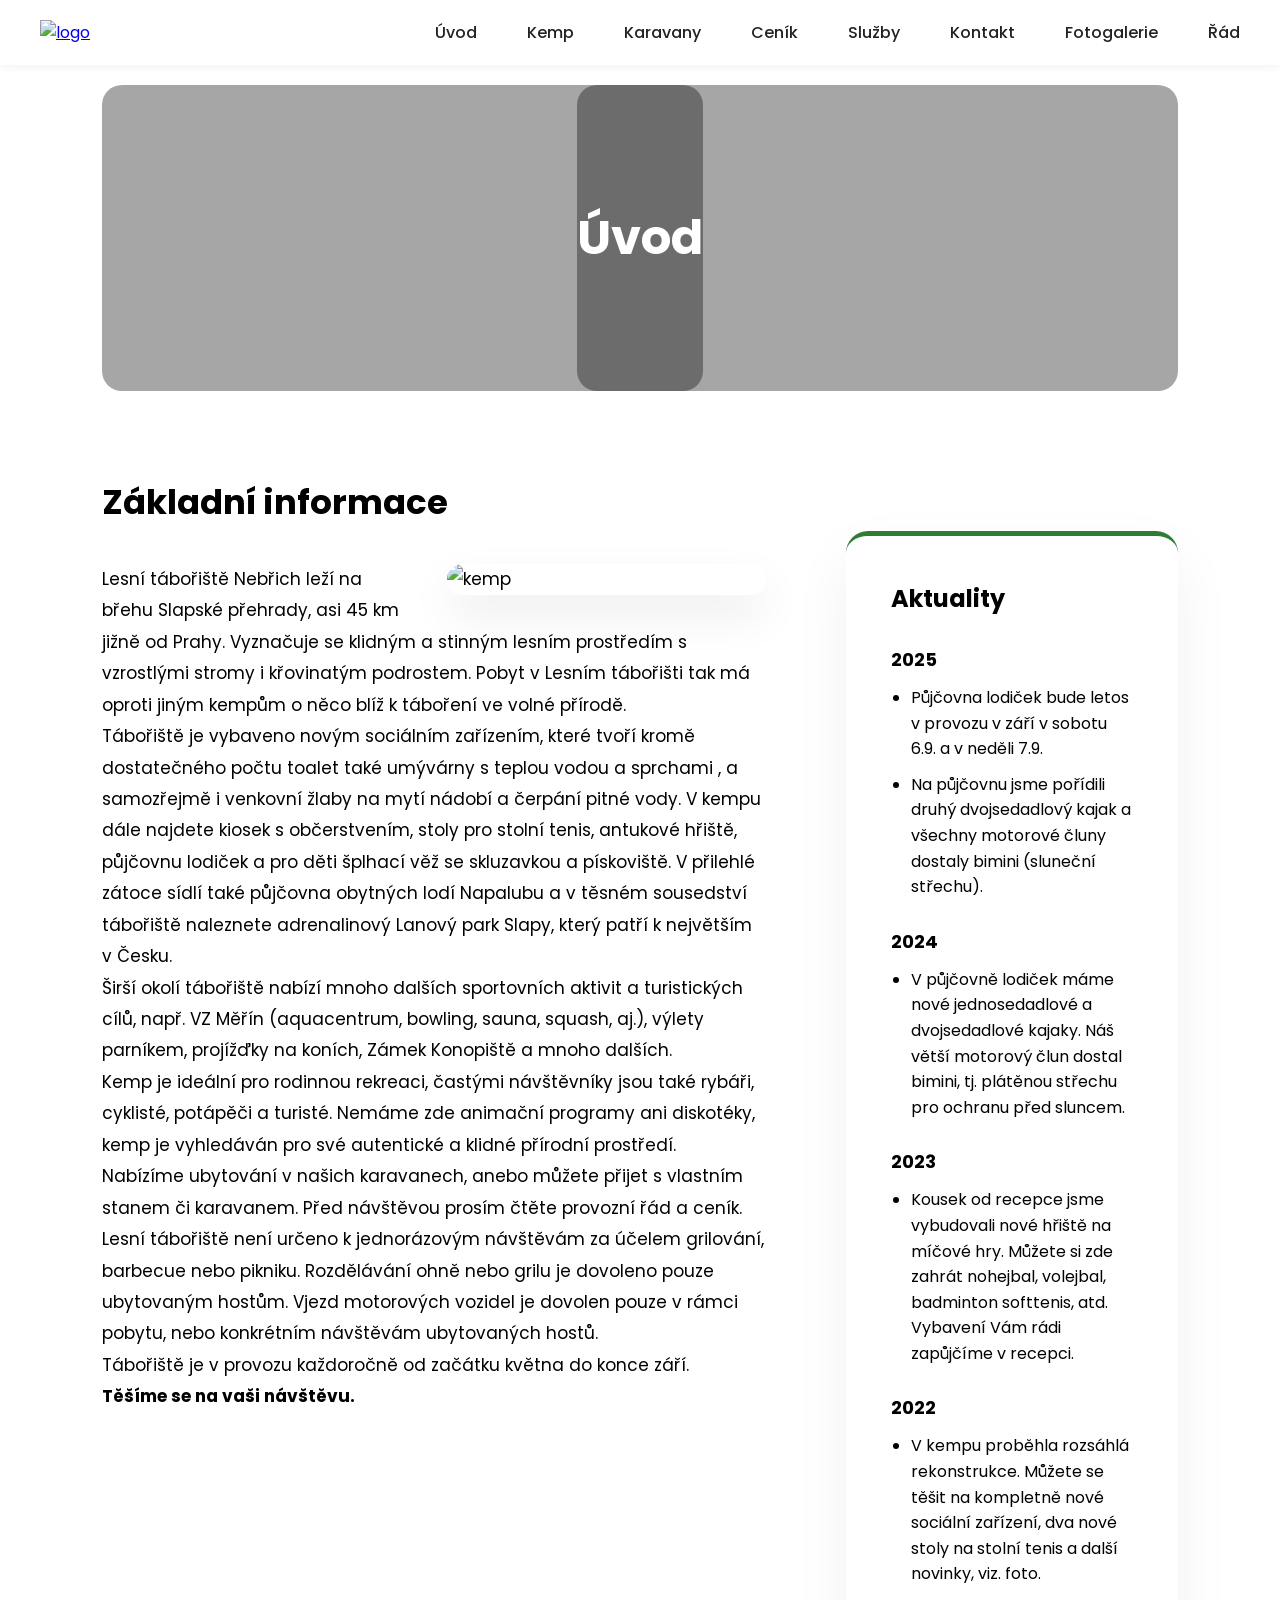
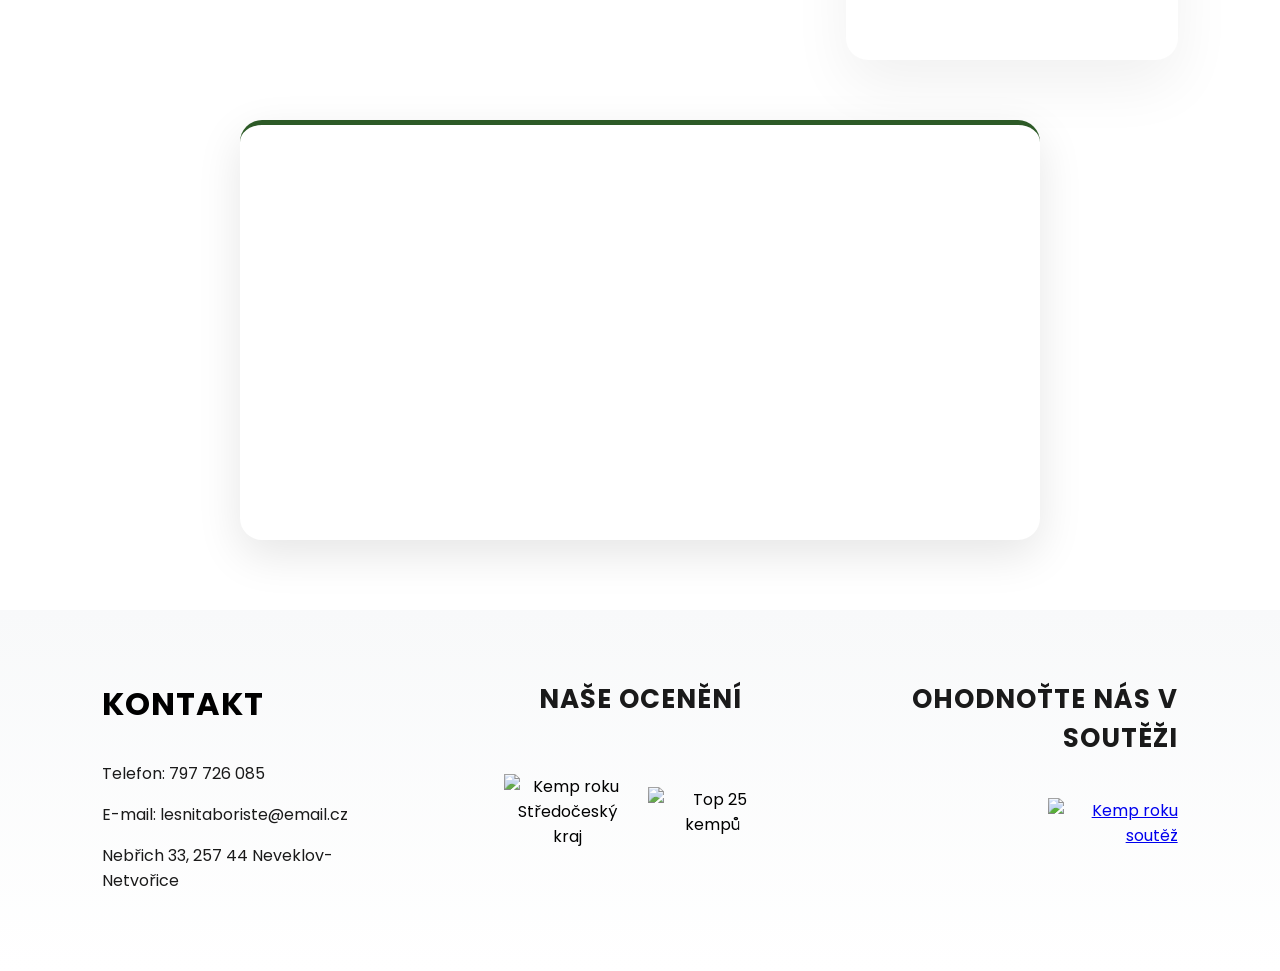
==== index.html @ 0e8fe7a1 "add" ====
<!doctype html>
<html>
  <head>
    <meta charset="UTF-8" />
    <meta name="viewport" content="width=device-width, initial-scale=1.0" />
    <meta name="keywords" content="kemp, kempovani, slapy" />
    <meta
      name="description"
      content="Stanování a karavaning nebo ubytování v našich plně vybavených karavanech ve stinném a klidném lesním prostředí na břehu Slapské přehrady, pouhých 45 km od Prahy."
    />
    <title>Lesní tábořiště Nebřich</title>
    <link rel="stylesheet" href="style.css" />
    <link rel="icon" type="image/png" href="images/logo3.png" />
    <link
      href="https://fonts.googleapis.com/css2?family=Poppins:wght@400;500;600&display=swap"
      rel="stylesheet"
    />
    <link
      href="https://fonts.googleapis.com/css2?family=Montserrat:wght@400;600;700&display=swap"
      rel="stylesheet"
    />
  </head>
  <body class="homepage">
    <header>
      <div class="navbar">
        <div class="logo">
          <a href="index.html"><img src="images/logo3.png" alt="logo" /></a>
        </div>
        <nav>
          <ul class="menu">
            <li><a href="index.html">Úvod</a></li>
            <li><a href="kempovani.html">Kemp</a></li>
            <li><a href="karavany.html">Karavany</a></li>
            <li><a href="cenik.html">Ceník</a></li>
            <li><a href="sluzby.html">Služby</a></li>
            <li><a href="konktakt.html">Kontakt</a></li>
            <li><a href="fotogalerie.html">Fotogalerie</a></li>
            <li><a href="rad.html">Řád</a></li>
          </ul>
        </nav>
      </div>
    </header>
    <main>
      <div class="homepage-top">
        <section class="hero">
          <h1>Úvod</h1>
        </section>
        <section class="zakladniinformace">
          <h2>Základní informace</h2>
          <img src="images/camp01.jpg" alt="kemp" />
          <p>
            Lesní tábořiště Nebřich leží na břehu Slapské přehrady, asi 45 km
            jižně od Prahy. Vyznačuje se klidným a stinným lesním prostředím s
            vzrostlými stromy i křovinatým podrostem. Pobyt v Lesním tábořišti
            tak má oproti jiným kempům o něco blíž k táboření ve volné přírodě.
          </p>
          <p>
            Tábořiště je vybaveno novým sociálním zařízením, které tvoří kromě
            dostatečného počtu toalet také umývárny s teplou vodou a sprchami ,
            a samozřejmě i venkovní žlaby na mytí nádobí a čerpání pitné vody. V
            kempu dále najdete kiosek s občerstvením, stoly pro stolní tenis,
            antukové hřiště, půjčovnu lodiček a pro děti šplhací věž se
            skluzavkou a pískoviště. V přilehlé zátoce sídlí také půjčovna
            obytných lodí Napalubu a v těsném sousedství tábořiště naleznete
            adrenalinový Lanový park Slapy, který patří k největším v Česku.
          </p>

          <p>
            Širší okolí tábořiště nabízí mnoho dalších sportovních aktivit a
            turistických cílů, např. VZ Měřín (aquacentrum, bowling, sauna,
            squash, aj.), výlety parníkem, projížďky na koních, Zámek Konopiště
            a mnoho dalších.
          </p>

          <p>
            Kemp je ideální pro rodinnou rekreaci, častými návštěvníky jsou také
            rybáři, cyklisté, potápěči a turisté. Nemáme zde animační programy
            ani diskotéky, kemp je vyhledáván pro své autentické a klidné
            přírodní prostředí.
          </p>
          <p>
            Nabízíme ubytování v našich karavanech, anebo můžete přijet s
            vlastním stanem či karavanem. Před návštěvou prosím čtěte provozní
            řád a ceník. Lesní tábořiště není určeno k jednorázovým návštěvám za
            účelem grilování, barbecue nebo pikniku. Rozdělávání ohně nebo grilu
            je dovoleno pouze ubytovaným hostům. Vjezd motorových vozidel je
            dovolen pouze v rámci pobytu, nebo konkrétním návštěvám ubytovaných
            hostů.
          </p>

          <p>
            Tábořiště je v provozu každoročně od začátku května do konce září.
          </p>

          <p><b>Těšíme se na vaši návštěvu.</b></p>
        </section>
        <aside class="aktuality">
          <h2>Aktuality</h2>
          <div class="rok">
            <h3>2025</h3>
            <ul>
              <li>
                Půjčovna lodiček bude letos v provozu v září v sobotu 6.9. a v
                neděli 7.9.
              </li>
              <li>
                Na půjčovnu jsme pořídili druhý dvojsedadlový kajak a všechny
                motorové čluny dostaly bimini (sluneční střechu).
              </li>
            </ul>
          </div>
          <div class="rok">
            <h3>2024</h3>
            <ul>
              <li>
                V půjčovně lodiček máme nové jednosedadlové a dvojsedadlové
                kajaky. Náš větší motorový člun dostal bimini, tj. plátěnou
                střechu pro ochranu před sluncem.
              </li>
            </ul>
          </div>
          <div class="rok">
            <h3>2023</h3>
            <ul>
              <li>
                Kousek od recepce jsme vybudovali nové hřiště na míčové hry.
                Můžete si zde zahrát nohejbal, volejbal, badminton softtenis,
                atd. Vybavení Vám rádi zapůjčíme v recepci.
              </li>
            </ul>
          </div>
          <div class="rok">
            <h3>2022</h3>
            <ul>
              <li>
                V kempu proběhla rozsáhlá rekonstrukce. Můžete se těšit na
                kompletně nové sociální zařízení, dva nové stoly na stolní tenis
                a další novinky, viz. foto.
              </li>
            </ul>
          </div>
        </aside>
      </div>
      <section class="video">
        <iframe
          width="800"
          height="450"
          src="https://www.youtube.com/embed/_vKO83DOOyg?si=ARL49-xp04Sl5udp"
          title="YouTube video player"
          frameborder="0"
          allow="
            accelerometer;
            autoplay;
            clipboard-write;
            encrypted-media;
            gyroscope;
            picture-in-picture;
            web-share;
          "
          referrerpolicy="strict-origin-when-cross-origin"
          allowfullscreen
        ></iframe>
      </section>
      <section class="oceneni">
        <div class="kontakt">
          <h2>Kontakt</h2>
          <p><a href="tel:797726085">Telefon: 797 726 085</a></p>
          <p>
            <a href="mailto:lesnitaboriste@email.cz"
              >E-mail: lesnitaboriste@email.cz</a
            >
          </p>
          <p>
            <a
              href="https://www.google.com/maps/place/Lesn%C3%AD+t%C3%A1bo%C5%99i%C5%A1t%C4%9B+Neb%C5%99ich/@49.7700005,14.4098944,17z/data=!3m1!4b1!4m6!3m5!1s0x470b7802d6de301b:0x1d00af105e444360!8m2!3d49.7699971!4d14.4124693!16s%2Fg%2F1tl1m4s_?entry=ttu&g_ep=EgoyMDI2MDIyNS4wIKXMDSoASAFQAw%3D%3D"
              target="_blank"
              rel="noopener noreferrer"
              >Nebřich 33, 257 44 Neveklov-Netvořice</a
            >
          </p>
        </div>
        <div class="oceneni-center">
          <h2>Naše ocenění</h2>
          <img
            src="images/Kemp-roku_Badge_Stredocesky_2.png"
            alt="Kemp roku Středočeský kraj"
          />
          <img src="images/Kemp-roku_Badge_Top25.png" alt="Top 25 kempů" />
        </div>

        <div class="oceneni-right">
          <h2>Ohodnoťte nás v soutěži</h2>
          <a
            href="https://www.dokempu.cz/lesni-taboriste-nebrich--kemp-643"
            target="_blank"
          >
            <img src="images/kemprokusoutez.png" alt="Kemp roku soutěž" />
          </a>
        </div>
      </section>
    </main>
  </body>
</html>
---- style.css ----
/* =====================================
   STYLE HEADER
===================================== */

* {
  margin: 0;
  padding: 0;
  box-sizing: border-box;
}

/* CELÝ HEADER */
header {
  background: white;
  padding: 20px 0;
  box-shadow: 0 2px 10px rgba(0,0,0,0.05);
  font-family: 'Poppins', sans-serif;
}

/* NAVBAR */
.navbar {
  max-width: 1200px;
  margin: 0 auto;   /* vystředění celé lišty */
  display: flex;
  align-items: center;
  justify-content: space-between;
}

/* LOGO */
.logo img {
  height: 80px;  /* zvětšeno */
}

/* MENU */
.menu {
  display: flex;
  list-style: none;
  gap: 50px;  /* větší mezery */
}

/* ODKAZY */
.menu li a {
  text-decoration: none;
  color: #222;
  font-weight: 500;
  position: relative;
  transition: color 0.3s ease;
}

/* ZELENÁ BARVA PŘI HOVER */
.menu li a:hover {
  color: #2e7d32;
}

/* ANIMOVANÁ ČÁRA */
.menu li a::after {
  content: "";
  position: absolute;
  left: 0;
  bottom: -6px;
  width: 0%;
  height: 3px;
  background-color: #2e7d32;
  transition: width 0.4s ease;
}

/* HOVER EFEKT ČÁRY */
.menu li a:hover::after {
  width: 100%;
}

/* 1. HLAVNÍ NADPIS (Banner)*/
main h1 {
  height: 34vh;
  min-height: 250px;
  margin: 40px 4% 40px 4%; 
  background: url("images/Solid_green.svg.png") center/cover no-repeat;
  display: flex;
  align-items: center;
  justify-content: center;
  position: relative;
  border-radius: 20px;
  color: white;
  font-size: 48px;
  font-weight: 700;
  z-index: 1;
}

main h1::after {
  content: "";
  position: absolute;
  inset: 0;
  background: rgba(0,0,0,0.35);
  border-radius: 20px;
  z-index: -1;
}





/* =====================================
      STYLE OCENENENI
===================================== */

.oceneni {
  display: flex;
  justify-content: space-between;
  align-items: flex-start;
  gap: 80px;

  background: linear-gradient(to bottom, #f8f9fa, #ffffff);
  padding: 70px 8%;
  margin-top: 70px;
}

/* Všechny 3 bloky */
.kontakt,
.oceneni-center,
.oceneni-right {
  flex: 1;
}

/* Zarovnání */
.kontakt {
  text-align: left;
}

.oceneni-center {
  text-align: center;
}

.oceneni-right {
  text-align: right;
}

/* Nadpisy */
.oceneni h2 {
  font-size: 26px;
  font-weight: 700;
  letter-spacing: 1px;
  margin-bottom: 40px;
  color: #1a1a1a;
  text-transform: uppercase;
}

/* ===== KONTAKT ===== */

.kontakt p {
  margin-bottom: 15px;
  font-size: 16px;
}

.kontakt a {
  text-decoration: none;
  color: #1a1a1a;
  position: relative;
  transition: color 0.3s ease;
}

/* Hover animace jako menu */
.kontakt a::after {
  content: "";
  position: absolute;
  left: 0;
  bottom: -4px;
  width: 0;
  height: 2px;
  background: #2e7d32;
  transition: width 0.3s ease;
}

.kontakt a:hover {
  color: #2e7d32;
}

.kontakt a:hover::after {
  width: 100%;
}

/* ===== OCENĚNÍ ===== */

.oceneni-center img {
  max-width: 160px;  /* Na velkém monitoru budou mít max 160px */
  width: 42%;        /* MAGIE: Na notebooku se zmenší tak, aby zabraly necelou půlku sloupce */
  margin: 15px 2%;   /* Okraje se taky inteligentně přizpůsobí */
  transition: all 0.35s ease;
  filter: grayscale(20%);
  display: inline-block; /* Pojistka, aby stály vedle sebe */
  vertical-align: middle;
}

.oceneni-center img:hover {
  transform: translateY(-8px) scale(1.08);
  filter: grayscale(0%);
}

/* ===== SOUTĚŽ ===== */

.oceneni-right img {
  max-width: 130px;  /* Na velkém monitoru to nepustí obrázek přes 150px */
  width: 100%;       /* MAGIE: Na notebooku/mobilu se plynule zmenší podle šířky sloupce */
  height: auto;      /* Aby se obrázek nedeformoval a zůstal hezky proporční */
  transition: all 0.3s ease;
}

.oceneni-right img:hover {
  transform: translateY(-6px) scale(1.05);
}

/* ===== RESPONSIVE ===== */

@media (max-width: 1000px) {
  .oceneni {
    flex-direction: column;
    text-align: center;
  }

  .kontakt,
  .oceneni-center,
  .oceneni-right {
    text-align: center;
  }
}




/* =====================================
   STYLE HOMEPAGE
===================================== */

body {
  font-family: 'Poppins', sans-serif;
}
/* =====================================
   GRID jen pro horní část
===================================== */

.homepage .homepage-top {
  display: grid;
  grid-template-columns: 2fr 1fr;
  gap: 80px;
  padding: 0 8% 80px 8%;
  align-items: start;
}

/* =====================================
   HERO
===================================== */

.homepage .hero {
  grid-column: 1 / -1;
  height: 34vh;
  min-height: 250px;
  margin-top: 20px; /* jen malé odsazení */
  background: url("images/Solid_green.svg.png") center/cover no-repeat;
  display: flex;
  align-items: center;
  justify-content: center;
  position: relative;
  border-radius: 20px;
}

.homepage .hero::after {
  content: "";
  position: absolute;
  inset: 0;
  background: rgba(0,0,0,0.35);
  border-radius: 20px;
}

.homepage .hero h1 {
  position: relative;
  color: white;
  font-size: 48px;
  font-weight: 700;
  z-index: 1;
}

/* =====================================
   ZÁKLADNÍ INFORMACE
===================================== */
.homepage .zakladniinformace,
.homepage .aktuality {
  margin-top: -60px;
}

.homepage .zakladniinformace {
  padding-top: 60px;
  font-size: 17px;
  line-height: 1.85;
  color: black;
}

.homepage .zakladniinformace h2 {
  font-size: 34px;
  margin-bottom: 30px;
}

/* Obrázek hned k prvnímu odstavci */

.homepage .zakladniinformace img {
  width: 48%;
  float: right;
  margin: 0 0 25px 35px;
  border-radius: 18px;
  box-shadow: 0 20px 45px rgba(0,0,0,0.08);
  transition: transform 0.4s ease, box-shadow 0.4s ease;
}

/* Hover efekt jako u ocenění */

.homepage .zakladniinformace img:hover {
  transform: scale(1.05);
  box-shadow: 0 30px 60px rgba(0,0,0,0.15);
}

/* video*/
.video {
    margin: -20px auto 60px auto; /* Vycentrování celého bloku */
    display: flex;
    justify-content: center;
    align-items: center;
}

.video iframe {
    /* STYL PODLE AKTUALIT */
    background-color: white;      /* Bílé pozadí pod videem */
    padding: 15px;                /* Mezera pro ten bílý "rámeček" */
    border-radius: 22px;          /* Stejné zaoblení jako u obsazenosti */
    box-shadow: 0 15px 45px rgba(0,0,0,0.1); /* Ten hezký stín z aktualit */
    
    /* Zelená čára nahoře */
    border-top: 5px solid #2d5a27; 
    
    /* Zajištění, že se nerozbije šířka z HTML */
    max-width: 100%; 
    height: 420px; /* Výška pro 16:9 poměr při šířce 100% */
}



/* =====================================
   AKTUALITY
===================================== */

.homepage .aktuality {
  margin-top: 60px;
  background: white;
  padding: 45px;
  border-radius: 22px;
  box-shadow: 0 25px 60px rgba(0,0,0,0.06);
  border-top: 5px solid #2e7d32;
  height: fit-content;
}

.homepage .aktuality h2 {
  font-size: 24px;
  margin-bottom: 30px;
}

.homepage .rok {
  margin-bottom: 28px;
}

.homepage .rok h3 {
  font-size: 18px;
  margin-bottom: 12px;
  color: black;
}

.homepage .rok ul {
  padding-left: 20px;
}

.homepage .rok li {
  margin-bottom: 10px;
  line-height: 1.6;
  color: black;
}

/* =====================================
   RESPONSIVE
===================================== */

@media (max-width: 1100px) {

  .homepage .homepage-top {
    grid-template-columns: 1fr;
  }

  .homepage .zakladniinformace img {
    float: none;
    width: 100%;
    margin: 30px 0;
  }

}



/* =====================================
   KEMPOVÁNÍ
==================================== */
/* 3. OBSAH POD BANNEREM - PŮVODNÍ, NEDOTKNUTO */
.kemp-page .kemp {
  padding: 10px 8% 0 8%; 
  margin-bottom: 80px;
}

.kemp-page .kemp h2 {
  font-size: 34px;
  margin-bottom: 25px;
  font-weight: 700;
}

.kemp-page .kemp img {
  width: 45%; 
  float: right;
  margin: 10px 0 25px 40px;
  border-radius: 18px;
  box-shadow: 0 15px 35px rgba(0,0,0,0.08);
  transition: transform 0.4s ease;
}

.kemp-page .kemp img:hover {
  transform: scale(1.03);
}

/* 4. OBSAZENOST - Rámeček (ten, co se povedl) */
.kemp-page .obsazenost {
  margin: 40px 8% 80px 8%;
  background: white;
  padding: 45px;
  border-radius: 22px;
  box-shadow: 0 25px 60px rgba(0,0,0,0.06);
  border-top: 5px solid #2e7d32;
}

.kemp-page .obsazenost h2 {
  font-size: 26px;
  margin-bottom: 20px;
  font-weight: 700;
}

/* =====================================
   SEKCE PLÁNEK KEMPU
===================================== */

/* Hlavní sekce */
.planek-sekce {
    padding-top: 0px; 
    padding-bottom: 10px;
    width: 100%;
    display: flex;
    flex-direction: column;
    align-items: center; 
}

/* Nadpis H3 - Těsně u textu */
.planek-sekce h3 {
    text-align: center;
    font-size: 32px;
    font-weight: 700;
    margin-top: 0;       
    margin-bottom: 30px;  
    color: #1a1a1a;
}

/* Kontejner pro mapy */
.planek-container {
    max-width: 1400px;
    margin: 0 auto;
    display: flex;
    justify-content: space-between; /* Automaticky udělá bezpečnou mezeru uprostřed */
    width: 100%;
    padding: 0 8%;
    box-sizing: border-box; /* Zabrání přetékání mimo obrazovku */
}

/* SAMOTNÁ FOTKA MAPY */
.planek-container img {
    width: 100%;
    max-width: 48%; /* TVŮJ NÁPAD S PROCENTY: Přesně tohle zabrání scrollování! */
    height: auto;
    object-fit: contain; /* Obrázek se nedeformuje */
    border-radius: 25px;
    box-shadow: 0 15px 45px rgba(0,0,0,0.12);
    transition: transform 0.3s ease;
    cursor: pointer;
}

/* Efekt při najetí myší na mapu */
.planek-container img:hover {
    transform: scale(1.02); /* Méně agresivní zvětšení */
}
/* =====================================
   RESPONSIVE 
===================================== */
@media (max-width: 1100px)  {
  .kemp-page .hero {
    margin: 20px 20px 0 20px;
  }

  .kemp-page .kemp img {
    float: none;
    width: 100%;
    margin: 30px 0;
  }

  .kemp-page .obsazenost {
    padding: 30px 20px;
    margin: 20px 5% 50px 5%;
  }

  .kemp-page .planek-container {
    flex-direction: column;
    align-items: center;
    gap: 30px; 
  }

.kemp-page .planek-container img {
    width: 90%; 
    max-width: 100%;
    height: auto; 
  }
}

/* =====================================
   CENÍK
===================================== */

.cenik {
    /* Původně tam bylo 80px na konci, teď tam dáme 0 */
    padding: 10px 8% 0 8%; 
    box-sizing: border-box;
}

/* Sjednocený hlavní nadpis sekce */
.cenik h2 {
    font-size: 34px;
    font-weight: 700;
    color: #000;
    margin-bottom: 25px; /* Smazáno margin-top: 0; */
}

/* Podnadpisy pro jednotlivé tabulky (pokud je máš) */
.cenik h3 {
    font-size: 26px;
    color: #000;
    margin-top: 50px;
    margin-bottom: 20px;
}

/* --- TABULKY --- */
.cenik table {
    width: 94%; /* TABULKA O MALINKO UŽŠÍ */
    margin: 20px auto 50px auto; /* auto ji krásně vycentruje doprostřed */
    border-collapse: collapse;
    font-family: 'Poppins', sans-serif; /* Sjednocený font */
    background-color: white;
    
    /* Moderní zakulacené rohy a jemný stín (jako u fotek) */
    border-radius: 12px; 
    overflow: hidden; 
    box-shadow: 0 10px 30px rgba(0,0,0,0.04);
}

/* Hlavička tabulky (Zelená) */
.cenik th {
    background-color: #2d5a27;
    color: white;
    text-align: left;
    padding: 15px 20px; /* Trošku víc vzduchu do buněk */
    font-size: 17px;
}

/* Řádky */
.cenik td {
    padding: 12px 20px;
    border-bottom: 1px solid #eee; /* Jemnější linka */
    color: #222;
    font-size: 16px;
}

/* Zebra efekt (každý sudý řádek je lehce šedý) */
.cenik tr:nth-child(even) {
    background-color: #fbfbfb;
}

/* PROFI EFEKT: Při najetí myší na řádek se lehounce podbarví do zelena */
.cenik tr:hover {
    background-color: #f1f8f1;
}

/* --- ODRÁŽKY POD TABULKOU --- */
.cenik ul {
    margin-bottom: 0; /* Smazali jsme zbytečných 40px pod seznamem */
    padding-left: 20px;
    list-style-position: outside; 
}

.cenik li {
    font-size: 16px;
    line-height: 1.6;
    color: #000;
    margin-bottom: 10px;
}

/* Černé puntíky */
.cenik li::marker {
    color: black;
    font-weight: bold;
}

/* =====================================
   RESPONZIVITA PRO MOBILY (CENÍK)
===================================== */
@media (max-width: 900px) {
    .cenik table {
        width: 100%; /* Na mobilu se tabulka roztáhne, ať není text zmačkaný */
        
        /* Záchrana proti scrollování stránky do stran! */
        display: block; 
        overflow-x: auto; /* Pokud se tabulka na malý mobil nevejde, bude se dát posouvat prstem doleva/doprava */
        white-space: nowrap; /* Text se v buňkách nerozbije do ošklivých nudlí */
    }
}


/* =====================================
  KONTAKT
===================================== */
/* Karta formuláře */
/* Karta formuláře - PŘÍSNÁ DIETA */
.form-karta {
    background: #ffffff;
    padding: 20px; 
    border-radius: 18px; 
    box-shadow: 0 10px 30px rgba(0,0,0,0.07);
    border-top: 5px solid #2d5a27;
    width: 100%;
    max-width: 420px; 
    box-sizing: border-box; 
    
    /* OPRAVA: Tímhle ho přirazíme zpátky doleva, aby lícoval s textem */
    margin: 0; 
}
.form-karta h3 {
    margin-top: 0;
    margin-bottom: 15px; 
    font-size: 20px;     
    color: #000;
    text-align: left;
}

/* Jednotlivá pole */
.pole {
    margin-bottom: 15px; 
    text-align: left;
}

.pole label {
    display: block;
    font-weight: bold;
    margin-bottom: 5px;
    font-size: 13px;     
}

.pole input, 
.pole textarea {
    width: 100%;
    max-width: 100%; 
    padding: 8px 10px; /* Zmenšené vnitřní mezery políček */
    border: 1px solid #ddd;
    border-radius: 8px;  
    font-size: 14px;     
    font-family: sans-serif;
    box-sizing: border-box; 
    transition: border-color 0.3s;
}

.pole input:focus, 
.pole textarea:focus {
    outline: none;
    border-color: #2d5a27;
}

/* Tlačítko (vyčištěno, ponechána jen jedna verze) */
.odeslat-tlacitko {
    background-color: #2d5a27;
    color: white;
    padding: 12px 25px;  
    border: none;
    border-radius: 10px; 
    font-size: 15px;     
    font-weight: bold;
    cursor: pointer;
    transition: all 0.3s ease;
    width: 100%;
    box-sizing: border-box;
}

.odeslat-tlacitko:hover {
    background-color: #1e3d1a;
    transform: translateY(-2px);
    box-shadow: 0 5px 15px rgba(0,0,0,0.1);
}
/* Responzivita - ZVĚTŠENO NA 1150px, aby to na noteboocích neblblo */
@media (max-width: 1150px) {
    .konatktni-udaje,
    .poloha,
    .kontakt-form-sekce {
        float: none;
        width: 100%; /* Roztáhne se na celou šířku */
        max-width: 700px; /* Aby formulář pod mapou nebyl přes celou obrazovku */
        margin: 0 auto 40px auto; /* Vystředí všechno pěkně doprostřed */
    }
}

.oceneni {
    clear: both; 
}

/* 1. LEVÁ STRANA: KONTAKTY */
.konatktni-udaje {
    float: left;
    width: 34%;           
    margin-left: 8%;
    box-sizing: border-box;
    margin-top: 40px;
}

/* 2. PRAVÁ STRANA: MAPA A CESTA */
.poloha {
    float: right;
    width: 50%;           
    margin-right: 8%;
    box-sizing: border-box;
    margin-top: 40px;
}

/* 3. LEVÁ STRANA: FORMULÁŘ */
.kontakt-form-sekce {
    float: left;
    clear: left;
    width: 34%;           
    margin-left: 8%;
    margin-top: 40px;
    margin-bottom: 60px;
    box-sizing: border-box;
}

/* Style textů a nadpisů*/
.kontakt h2,
.kontakt h3,
.kontakt p,
.kontakt p strong,
.cesta h3,
.cesta p {
    color: #000000;
}

.kontakt h2 {
    font-size: 32px;
    margin-top: 0;
    margin-bottom: 25px;
}

.kontakt h3 {
    font-size: 20px;
    margin: 25px 0 10px 0;
}

/* Hover efekt*/
.kontakt p {
    margin: 0;
    padding: 8px 0;
    font-size: 16px;
    border-left: 0px solid #2d5a27;
    transition: all 0.3s ease;
}

.kontakt p:hover {
    border-left: 4px solid #2d5a27;
    padding-left: 12px;
}

/* MAPA*/
.mapa iframe {
    width: 100%;          
    height: 450px;        
    border-radius: 20px;
    box-shadow: 0 15px 35px rgba(0,0,0,0.08);
    border-top: 5px solid #2d5a27;
    margin-bottom: 60px;
    display: block;
}

.cesta h3 {
    font-size: 24px;
    margin-bottom: 15px;
}

.cesta p {
    line-height: 1.6;
    margin-bottom: 15px;
}

/* ZMĚNĚNO Z 900px na 1100px */
@media (max-width: 1100px) {
    .konatktni-udaje,
    .poloha,
    .kontakt-form-sekce {
        float: none;
        width: auto;
        margin-left: 8%;
        margin-right: 8%;
    }
}

/* =====================================
  SLUŽBY
===================================== */
/* ========================================================
   STRÁNKA SLUŽBY - MENŠÍ OBRÁZKY A CIK-CAK DESIGN
   ======================================================== */

/* Přitáhneme H1 blíž k obsahu */
main:has(.sluzby) > h1 {
    margin-bottom: 10px;
}

/* Ochrana tvé hotové sekce Ocenění dole */
.oceneni {
    clear: both;
}

/* Hlavní mřížka pro služby */
.sluzby {
    display: grid;
    grid-template-columns: 1fr 1fr; 
    grid-template-rows: auto auto max-content max-content max-content auto auto;
    padding: 0 8%;
    column-gap: 60px; 
    margin-top: 50px;
    margin-bottom: 100px;
}

/* Všechny texty čistě černé */
.sluzby h2, .sluzby p {
    color: #000000;
}

.sluzby h2 {
    font-size: 34px; 
    margin-top: 0;
    margin-bottom: 20px;
}

.sluzby p {
    font-size: 16px;
    line-height: 1.7; 
    margin-top: 0;
    margin-bottom: 15px;
}

/* ========================================================
   POZICOVÁNÍ - STŘÍDÁNÍ STRAN (CIK-CAK)
   ======================================================== */

/* 1. Recepce */
.recepce { grid-column: 1; grid-row: 1; align-self: center; margin-bottom: 80px; }
.recepce-image { grid-column: 2; grid-row: 1; align-self: center; margin-bottom: 80px; }

/* 2. Kiosek */
.kiosek-image { grid-column: 1; grid-row: 2; align-self: center; margin-bottom: 80px; }
.kiosek { grid-column: 2; grid-row: 2; align-self: center; margin-bottom: 80px; }

/* 3. Půjčovna lodiček */
.sluzby > h2 { grid-column: 1; grid-row: 3; margin-bottom: 15px; }
.sluzby > p:nth-of-type(1) { grid-column: 1; grid-row: 4; }
.sluzby > p:nth-of-type(2) { grid-column: 1; grid-row: 5; }
.sluzby > p:nth-of-type(3) { grid-column: 1; grid-row: 6; margin-bottom: 80px; }

.pujcovna-image {
    grid-column: 2;
    grid-row: 3 / 7; 
    align-self: center;
    margin-bottom: 80px;
}

/* 4. Obchod */
.obchod-image { grid-column: 1; grid-row: 7; align-self: center; }
.obchod { grid-column: 2; grid-row: 7; align-self: center; }

/* Schování prázdného divu v HTML */
.pujcovna { display: none; }

/* ========================================================
   ZMENŠENÉ OBRÁZKY S EFEKTEM (Jako u Ocenění)
   ======================================================== */
.sluzby img {
    width: 80%; /* OBRÁZKY JSOU TEĎ MENŠÍ (Zabírají 80 % sloupce) */
    margin: 0 auto; /* Vycentruje zmenšený obrázek v jeho sloupci */
    border-radius: 20px; 
    box-shadow: 0 15px 35px rgba(0,0,0,0.08); 
    transition: transform 0.3s ease, box-shadow 0.3s ease; /* Příprava pro plynulý efekt */
    display: block;
}

/* Klasické zvětšení při najetí myší */
.sluzby img:hover {
    transform: scale(1.05); /* Obrázek se hezky nafoukne */
    box-shadow: 0 20px 45px rgba(0,0,0,0.12); /* Stín se mírně zvětší */
}

/* ========================================================
   RESPONZIVITA (MOBILY)
   ======================================================== */
@media (max-width: 900px) {
    .sluzby {
        grid-template-columns: 1fr;
        gap: 0;
    }
    .sluzby img {
        width: 100%; 
    }
    
    .recepce { grid-column: 1; grid-row: 1; margin-bottom: 20px; }
    .recepce-image { grid-column: 1; grid-row: 2; margin-bottom: 60px; }
    
    .kiosek { grid-column: 1; grid-row: 3; margin-bottom: 20px; }
    .kiosek-image { grid-column: 1; grid-row: 4; margin-bottom: 60px; }
    
    .sluzby > h2 { grid-column: 1; grid-row: 5; margin-bottom: 10px; }
    .sluzby > p:nth-of-type(1) { grid-column: 1; grid-row: 6; margin-bottom: 15px; }
    .sluzby > p:nth-of-type(2) { grid-column: 1; grid-row: 7; margin-bottom: 15px; }
    .sluzby > p:nth-of-type(3) { grid-column: 1; grid-row: 8; margin-bottom: 20px; }
    .pujcovna-image { grid-column: 1; grid-row: 9; margin-bottom: 60px; }
    
    .obchod { grid-column: 1; grid-row: 10; margin-bottom: 20px; }
    .obchod-image { grid-column: 1; grid-row: 11; margin-bottom: 0; }
}

/* =====================================
   STRÁNKA KARAVANY
===================================== */

/* --- 1. ÚVOD: UBYTOVÁNÍ V KARAVANECH --- */

.karavany {
    display: grid;
    grid-template-columns: 1fr 1fr;
    padding: 10px 8% 0 8%; /* MEZERA OPRAVENA: Stejná jako u kempování */
    column-gap: 60px;
    margin-bottom: 80px;
    align-items: start;
    box-sizing: border-box; 
}

/* Jednotný nadpis jako všude jinde */
.karavany h2 {
    grid-column: 1 / -1; 
    font-size: 34px;
    font-weight: 700;
    color: #000;
    margin-bottom: 25px; /* Tady jsem smazal ten margin-top: 0; */
}

.karavaning p {
    font-size: 16px;
    line-height: 1.7;
    color: #000;
    margin-top: 0;
    margin-bottom: 15px;
}

.karavaning-image img {
    width: 85%; /* ZMENŠENÝ OBRÁZEK podle přání */
    margin-left: auto; /* Přilepí zmenšený obrázek hezky doprava */
    display: block;
    height: auto;
    border-radius: 18px;
    box-shadow: 0 15px 35px rgba(0,0,0,0.08);
    transition: transform 0.3s ease;
}

.karavaning-image img:hover {
    transform: scale(1.02);
}

/* --- 2. FOTOGALERIE KARAVANŮ --- */
.fotogalerie {
    padding: 0 8%;
    margin-bottom: 80px;
}

.fotogalerie h3 {
    font-size: 32px;
    color: #000;
    margin-top: 0;
    margin-bottom: 30px;
    font-weight: 700;
    text-align: center; /* NADPIS VYCENTROVÁN */
}

.fotogalerie-grid {
    display: grid;
    grid-template-columns: repeat(3, 1fr); 
    gap: 20px; 
    max-width: 1000px; 
    margin: 0 auto; 
}

.fotogalerie-grid img {
    width: 100%;
    aspect-ratio: 4 / 3; 
    object-fit: cover;
    border-radius: 12px;
    box-shadow: 0 8px 20px rgba(0,0,0,0.05);
    transition: transform 0.3s ease, box-shadow 0.3s ease;
    cursor: pointer;
}

.fotogalerie-grid img:hover {
    transform: translateY(-5px); 
    box-shadow: 0 12px 30px rgba(0,0,0,0.12);
}

/* --- 3. CENY (Čistý text bez boxu a zelené barvy) --- */
.ceny-karavanu {
    padding: 0 8%;
    margin-bottom: 60px;
}

.ceny-karavanu h3 {
    font-size: 32px;
    margin-bottom: 25px;
    color: #000;
}

.ceny p {
    font-size: 16px;
    line-height: 1.6;
    margin-bottom: 15px;
    color: #000;
}

.ceny b {
    color: #000; /* Zelená odstraněna */
    font-weight: bold;
}

.ceny ul {
    padding-left: 20px;
    margin-top: 20px;
}

.ceny li {
    font-size: 16px;
    line-height: 1.6;
    color: #000;
    margin-bottom: 12px;
}

/* Černé odrážky u cen */
.ceny li::marker {
    color: #000; 
}

/* --- 4. REZERVACE (Rámeček ve stylu Obsazenosti) --- */
.rezervace {
    background: white;
    padding: 40px;
    border-radius: 22px;
    box-shadow: 0 25px 60px rgba(0,0,0,0.06);
    border-top: 5px solid #2e7d32;
    box-sizing: border-box; 
    margin: 0 8% 80px 8%; 
}

.rezervace h3 {
    font-size: 32px;
    margin-top: 0;
    margin-bottom: 25px;
    color: #000;
}

.rezervace p {
    font-size: 16px;
    line-height: 1.6;
    margin-bottom: 15px;
    color: #000;
}

.rezervace b {
    color: black; 
    font-size: 17px;
}

.rezervace ul {
    padding-left: 20px;
    margin-top: 20px;
}

.rezervace li {
    font-size: 16px;
    line-height: 1.6;
    color: #000;
    margin-bottom: 12px;
}

.rezervace li::marker {
    color: black;
    font-weight: bold;
}

.rezervace-kalendar {
    margin-top: 35px;
}

.rezervace-kalendar h4 {
    font-size: 26px;
    margin: 0 0 10px 0;
    color: #000;
}

.rezervace-kalendar-subtitle,
.availability-meta,
.availability-note {
    font-size: 16px;
    line-height: 1.6;
    color: #000;
}

.rezervace-kalendar-subtitle {
    margin-bottom: 15px;
}

.availability-meta {
    margin: 12px 0 18px 0;
}

.availability-controls {
    display: flex;
    flex-wrap: wrap;
    align-items: center;
    justify-content: space-between;
    gap: 12px 16px;
    margin: 0 0 18px 0;
}

.availability-mode,
.availability-nav {
    display: inline-flex;
    align-items: center;
    gap: 8px;
}

.availability-btn {
    border: 1px solid #cfd9cf;
    background: #fff;
    color: #1c1c1c;
    font-family: 'Poppins', sans-serif;
    font-size: 14px;
    font-weight: 600;
    border-radius: 10px;
    padding: 8px 14px;
    cursor: pointer;
    transition: background-color .15s ease, color .15s ease, border-color .15s ease, box-shadow .15s ease;
}

.availability-btn:hover {
    border-color: #aab8aa;
    box-shadow: 0 3px 10px rgba(0,0,0,0.05);
}

.availability-btn:disabled {
    opacity: .45;
    cursor: not-allowed;
    box-shadow: none;
}

.availability-btn:focus-visible {
    outline: 2px solid #2e7d32;
    outline-offset: 2px;
}

.availability-btn.is-active {
    background: #2d5a27;
    border-color: #2d5a27;
    color: #fff;
}

.availability-period-label {
    display: inline-block;
    min-width: 190px;
    text-align: center;
    font-size: 14px;
    font-weight: 600;
    color: #1d1d1d;
}

.calendar-legend {
    display: flex;
    flex-wrap: wrap;
    gap: 10px;
    margin-bottom: 8px;
}

.legend-item {
    font-size: 14px;
    border-radius: 999px;
    padding: 6px 12px;
    border: 1px solid rgba(0,0,0,0.08);
}

.legend-free {
    background: #e9f6ea;
    color: #1f6e28;
}

.legend-reserved {
    background: #fdecec;
    color: #b3261e;
}

.legend-tentative {
    background: #fff4e5;
    color: #a45a00;
}

.availability-month {
    margin-top: 25px;
}

.availability-month h5 {
    font-size: 22px;
    margin: 0 0 12px 0;
    color: #1a1a1a;
    text-transform: capitalize;
}

.availability-table-wrap {
    overflow-x: auto;
    border-radius: 14px;
    box-shadow: 0 10px 30px rgba(0,0,0,0.04);
    background: #fff;              /* důležité */
    border: 1px solid #dfe8df;
}

.availability-table {
    width: 100%;
    min-width: 860px;
    border-collapse: separate;
    border-spacing: 0;
    background: #fff;
    border: 0px;
    border-radius: 0px;
    overflow: visible;
}

.availability-table caption {
    position: absolute;
    width: 1px;
    height: 1px;
    padding: 0;
    margin: -1px;
    overflow: hidden;
    clip: rect(0, 0, 0, 0);
    border: 0;
}

.availability-table th,
.availability-table td {
    font-size: 14px;
    padding: 8px 10px;
    text-align: center;
    border-bottom: 1px solid #edf2ed;
}

.availability-table thead th {
    background: #f2f7f2;
    color: #20411d;
    position: sticky;
    top: 0;
    z-index: 1;
    font-weight: 700;
}

.availability-table .date-cell {
    text-align: left;
    color: #1a1a1a;
    white-space: nowrap;
    background: #fbfdfb;
    font-weight: 600;
}

.availability-table tbody tr:nth-child(even) .date-cell {
    background: #f6faf6;
}

.availability-table th:not(.date-cell),
.availability-table .status-cell {
    width: 96px;
    min-width: 96px;
    max-width: 96px;
}

.status-cell {
    white-space: nowrap;
    position: relative;
    padding: 2px !important;
    height: 34px;
}

.status-dot {
    display: block;
    width: 100%;
    height: 100%;
    margin: 0;
    position: relative;
    border-radius: 4px;
    overflow: hidden;
    background: #d8efdc;
    box-shadow: inset 0 0 0 1px #b1d9b8;
}

/* základní barvy */
.status-free {
    background: transparent;
}

.status-free .status-dot {
    --status-fill: #d8efdc;
    --status-border: #b1d9b8;
    background: var(--status-fill);
    box-shadow: inset 0 0 0 0.75px var(--status-border);
}

.status-reserved {
    background: transparent;
}

.status-reserved .status-dot {
    --status-fill: #f5d7d7;
    --status-border: #e3afaf;
    background: var(--status-fill);
    box-shadow: inset 0 0 0 0.75px var(--status-border);
}

.status-tentative {
    background: transparent;
}

.status-tentative .status-dot {
    --status-fill: #f8e7cd;
    --status-border: #e7c89d;
    background: var(--status-fill);
    box-shadow: inset 0 0 0 0.75px var(--status-border);
}

/* společný základ pro půlené buňky */
.status-cell.status-edge-start .status-dot,
.status-cell.status-edge-end .status-dot {
    background: #d8efdc;
    box-shadow: inset 0 0 0 0.75px #b1d9b8;
}

.status-cell.status-edge-start .status-dot::before,
.status-cell.status-edge-start .status-dot::after,
.status-cell.status-edge-end .status-dot::before,
.status-cell.status-edge-end .status-dot::after {
    content: "";
    position: absolute;
    left: 0;
    width: 100%;
    height: 50%;
    box-sizing: border-box;
}

/* první den rezervace = horní půlka volná, dolní půlka obsazená */
.status-cell.status-edge-start .status-dot::before {
    top: 0;
    background: var(--status-adjacent-fill, #d8efdc);
    border-top: 1px solid var(--status-adjacent-border, #b1d9b8);
    border-left: 1px solid var(--status-adjacent-border, #b1d9b8);
    border-right: 1px solid var(--status-adjacent-border, #b1d9b8);
    border-radius: 4px 4px 0 0;
}

.status-cell.status-edge-start .status-dot::after {
    bottom: 0;
    background: var(--status-fill, #f5d7d7);
    border-bottom: 1px solid var(--status-border, #e3afaf);
    border-left: 1px solid var(--status-border, #e3afaf);
    border-right: 1px solid var(--status-border, #e3afaf);
    border-radius: 0 0 4px 4px;
}

/* poslední den rezervace = horní půlka obsazená, dolní půlka volná */
.status-cell.status-edge-end .status-dot::before {
    top: 0;
    background: var(--status-fill, #f5d7d7);
    border-top: 1px solid var(--status-border, #e3afaf);
    border-left: 1px solid var(--status-border, #e3afaf);
    border-right: 1px solid var(--status-border, #e3afaf);
    border-radius: 4px 4px 0 0;
}

.status-cell.status-edge-end .status-dot::after {
    bottom: 0;
    background: var(--status-adjacent-fill, #d8efdc);
    border-bottom: 1px solid var(--status-adjacent-border, #b1d9b8);
    border-left: 1px solid var(--status-adjacent-border, #b1d9b8);
    border-right: 1px solid var(--status-adjacent-border, #b1d9b8);
    border-radius: 0 0 4px 4px;
}

.availability-fallback {
    font-size: 16px;
    line-height: 1.6;
    background: #f7f7f7;
    border-radius: 12px;
    padding: 14px 16px;
    border: 1px solid #ececec;
    color: #222;
}

/* =====================================
   RESPONZIVITA (MOBILY A NOTEBOOKY)
===================================== */
@media (max-width: 1100px) {
    .karavany {
        grid-template-columns: 1fr; 
        gap: 30px;
    }
    
    .karavaning-image img {
        width: 100%; /* Na mobilu vrátíme obrázek na plnou šířku */
        margin-top: 20px;
    }
    
    .fotogalerie-grid {
        grid-template-columns: repeat(2, 1fr); 
        padding: 0 20px; 
    }
    
    .rezervace {
        padding: 30px 20px; 
        margin: 0 5% 50px 5%; 
    }

    .rezervace-kalendar h4 {
        font-size: 23px;
    }

    .availability-controls {
        align-items: flex-start;
        justify-content: flex-start;
        gap: 8px 10px;
    }

    .availability-period-label {
        min-width: 165px;
    }

    .availability-table {
        min-width: 740px;
    }
}

@media (max-width: 600px) {
    .fotogalerie-grid {
        grid-template-columns: 1fr; 
    }

    .calendar-legend {
        gap: 8px;
    }

    .legend-item {
        font-size: 13px;
        padding: 5px 10px;
    }

    .availability-controls {
        flex-direction: column;
        align-items: flex-start;
    }

    .availability-mode,
    .availability-nav {
        width: 100%;
        flex-wrap: wrap;
    }

    .availability-btn {
        padding: 8px 12px;
    }

    .availability-period-label {
        min-width: 0;
        text-align: left;
    }

    .availability-table th,
    .availability-table td {
        padding: 8px 9px;
    }

    .status-cell {
        min-width: 38px;
        height: 30px;
    }
}
/* =====================================
   STRÁNKA FOTOGALERIE - DOKONALÁ MŘÍŽKA
===================================== */

main > h1 {
    margin-bottom: 40px; 
    padding: 0 8%;
}

.foto {
    display: grid;
    /* Automatická mřížka - sama se srovná podle velikosti monitoru */
    grid-template-columns: repeat(auto-fill, minmax(280px, 1fr));
    gap: 20px;
    padding: 0 8%;
    margin-bottom: 80px;
}

.foto img {
    width: 300px;  
    height: 225px; 
    object-fit: cover; 
    border-radius: 12px;
    cursor: pointer;
    box-shadow: 0 5px 15px rgba(0,0,0,0.08);
    transition: transform 0.3s ease, box-shadow 0.3s ease;
    
    /* OPRAVA OSTROSTI */
    /* Smazali jsme will-change a přidali tohle. 
       Zabrání to prohlížeči, aby při animaci fotku "rozmazal" */
    backface-visibility: hidden;
    transform: translateZ(0);
}


/* =====================================
   LIGHTBOX (Kino režim pro kvalitní fotky)
===================================== */
.lightbox-modal {
    position: fixed;
    top: 0;
    left: 0;
    width: 100%;
    height: 100%;
    background-color: rgba(0, 0, 0, 0.95);
    z-index: 9999;
    display: flex;
    align-items: center;
    justify-content: center;
    opacity: 0;
    visibility: hidden;
    transition: opacity 0.3s ease, visibility 0.3s ease;
}

.lightbox-modal.active {
    opacity: 1;
    visibility: visible;
}

#lightbox-img {
    max-width: 90vw; 
    max-height: 90vh; 
    object-fit: contain; 
    border-radius: 5px;
    box-shadow: 0 0 40px rgba(0,0,0,0.6);
}

/* Ovládací prvky (Křížek a šipky) */
.lb-close, .lb-prev, .lb-next {
    position: absolute;
    color: white;
    font-weight: bold;
    cursor: pointer;
    transition: color 0.2s ease, transform 0.2s ease;
    user-select: none;
    z-index: 10000;
}

.lb-close {
    top: 20px;
    right: 40px;
    font-size: 50px;
}

.lb-prev, .lb-next {
    font-size: 60px; /* Větší šipky pro snazší klikání */
}

.lb-prev { left: 30px; }
.lb-next { right: 30px; }

.lb-close:hover, .lb-prev:hover, .lb-next:hover {
    color: #2d5a27; 
    transform: scale(1.15); 
}

/* Responzivita pro mobily */
@media (max-width: 700px) {
    .lb-close { top: 10px; right: 20px; font-size: 40px; }
    .lb-prev { left: 10px; font-size: 40px; }
    .lb-next { right: 10px; font-size: 40px; }
    #lightbox-img { max-width: 100vw; max-height: 80vh; }
}

/* =====================================
   STRÁNKA ŘÁD
===================================== */

/* Obalení veškerého textu Řádu do sjednocené krabice */
.rad {
    padding: 10px 8% 0 8%; /* MEZERA: Stejná jako u kempování a karavanů */
    box-sizing: border-box;
}

/* Sjednocený hlavní nadpis sekce */
.rad h2 {
    font-size: 34px;
    font-weight: 700;
    color: #000;
    margin-bottom: 25px;
}

/* Podnadpisy */
.rad h3 {
    font-size: 24px;
    color: #000;
    margin-top: 40px; 
    margin-bottom: 15px;
    font-weight: 600;
}

/* Běžný text */
.rad p {
    font-size: 16px;
    line-height: 1.7;
    color: #000;
    margin-top: 0;
    margin-bottom: 15px;
}

/* Poslední pozdrav */
.rad p:last-of-type {
    margin-bottom: 60px; /* Víc místa před Oceněním */
    font-weight: bold;
    color: black; 
}

/* Seznamy (Odrážky) */
.rad ul {
    margin-top: 0;
    margin-bottom: 25px;
    padding-left: 20px; 
    list-style-position: outside; 
}

.rad li {
    font-size: 16px;
    line-height: 1.7;
    color: #000;
    margin-bottom: 12px;
}

/* Zelené odrážky */
.rad li::marker {
    color: #2d5a27;
    font-weight: bold;
}
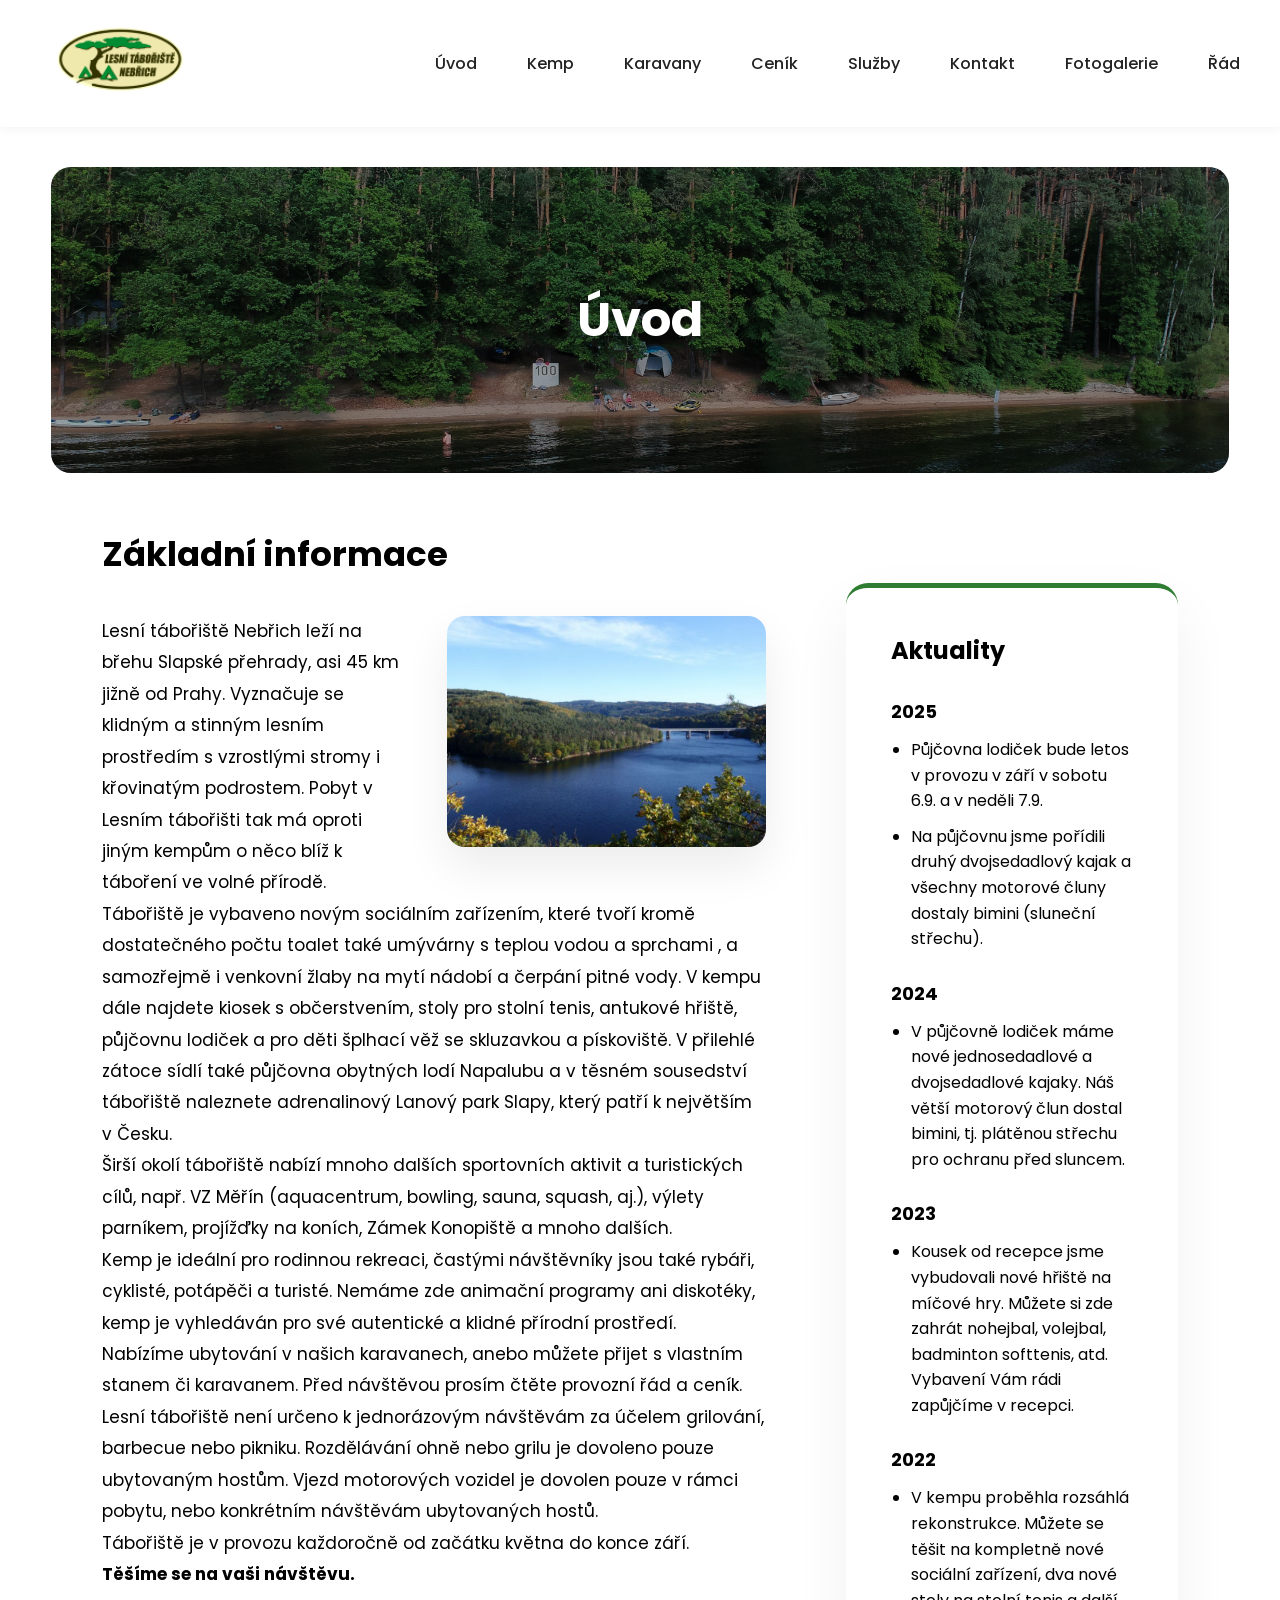
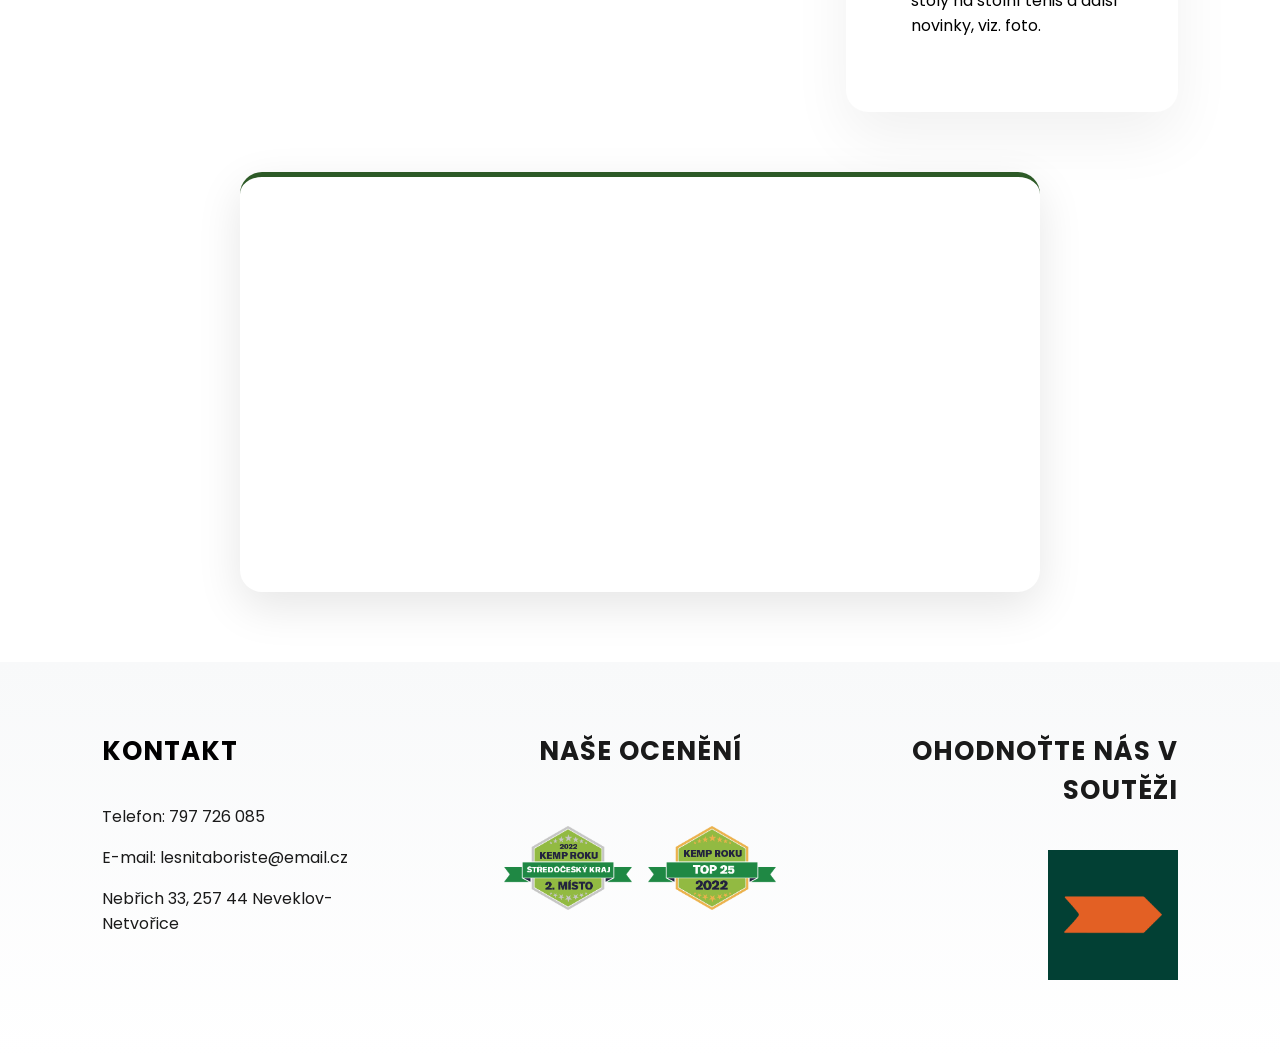
==== commit ac25e78c: "add final files" ====
--- a/index.html
+++ b/index.html
@@ -40,12 +40,10 @@
         </nav>
       </div>
     </header>
-    <main>
-      <div class="homepage-top">
-        <section class="hero">
-          <h1>Úvod</h1>
-        </section>
-        <section class="zakladniinformace">
+    <main>
+      <h1>Úvod</h1>
+      <div class="homepage-top">
+        <section class="zakladniinformace">
           <h2>Základní informace</h2>
           <img src="images/camp01.jpg" alt="kemp" />
           <p>
--- a/style.css
+++ b/style.css
@@ -74,7 +74,8 @@
   height: 34vh;
   min-height: 250px;
   margin: 40px 4% 40px 4%; 
-  background: url("images/Solid_green.svg.png") center/cover no-repeat;
+  background: url("fotogalerie/kemp2.jpg") center /100% no-repeat;
+  background-position: center 55%;
   display: flex;
   align-items: center;
   justify-content: center;
@@ -142,6 +143,10 @@
   margin-bottom: 40px;
   color: #1a1a1a;
   text-transform: uppercase;
+}
+
+.oceneni .kontakt h2 {
+  font-size: 26px;
 }
 
 /* ===== KONTAKT ===== */
@@ -241,42 +246,13 @@
   display: grid;
   grid-template-columns: 2fr 1fr;
   gap: 80px;
-  padding: 0 8% 80px 8%;
+  padding: 10px 8% 80px 8%;
   align-items: start;
 }
 
 /* =====================================
    HERO
 ===================================== */
-
-.homepage .hero {
-  grid-column: 1 / -1;
-  height: 34vh;
-  min-height: 250px;
-  margin-top: 20px; /* jen malé odsazení */
-  background: url("images/Solid_green.svg.png") center/cover no-repeat;
-  display: flex;
-  align-items: center;
-  justify-content: center;
-  position: relative;
-  border-radius: 20px;
-}
-
-.homepage .hero::after {
-  content: "";
-  position: absolute;
-  inset: 0;
-  background: rgba(0,0,0,0.35);
-  border-radius: 20px;
-}
-
-.homepage .hero h1 {
-  position: relative;
-  color: white;
-  font-size: 48px;
-  font-weight: 700;
-  z-index: 1;
-}
 
 /* =====================================
    ZÁKLADNÍ INFORMACE
